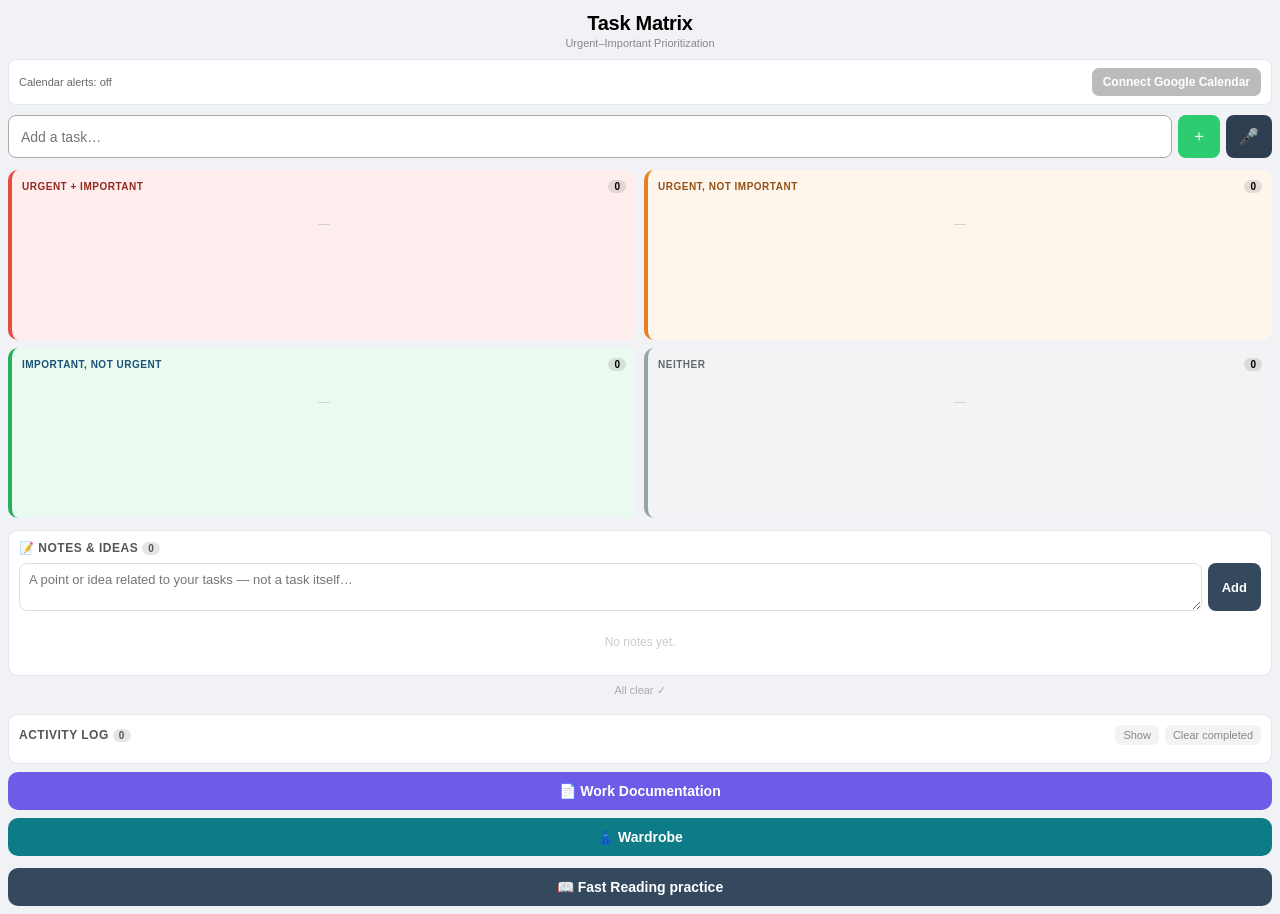
==== index.html @ 46d1be46 "Wardrobe: the features the first pass left out The first port covered the wear log, insights, packin" ====
<!DOCTYPE html>
<html lang="en">
<head>
  <meta charset="UTF-8">
  <meta name="viewport" content="width=device-width, initial-scale=1.0">
  <title>Task Matrix</title>
  <link rel="stylesheet" href="assets/core/core.css">
  <link rel="stylesheet" href="assets/matrix/matrix.css">
  <link rel="stylesheet" href="assets/work-docs/work-docs.css">
  <link rel="stylesheet" href="assets/reading/reading.css">
  <link rel="stylesheet" href="assets/wardrobe/wardrobe.css">
</head>
<body>

<div class="header">
  <h1>Task Matrix</h1>
  <p>Urgent–Important Prioritization</p>
</div>

<!-- Google Calendar connection -->
<div class="gcal-bar">
  <span class="gcal-status" id="gcalStatus">Calendar alerts: off</span>
  <button id="gcalBtn" disabled>Connect Google Calendar</button>
</div>

<div class="input-row">
  <input id="taskInput" type="text" placeholder="Add a task…" autocomplete="off" autocorrect="off">
  <button class="icon-btn btn-add" id="addBtn" title="Add task">＋</button>
  <button class="icon-btn btn-voice" id="voiceBtn" title="Voice input">🎤</button>
</div>

<div class="matrix">
  <div class="quadrant q1" id="qc1">
    <div class="q-header">
      <span class="q-label">Urgent + Important</span>
      <span class="q-count" id="cnt1">0</span>
    </div>
    <div class="task-list" id="q1" data-quad="1"></div>
  </div>
  <div class="quadrant q2" id="qc2">
    <div class="q-header">
      <span class="q-label">Urgent, not important</span>
      <span class="q-count" id="cnt2">0</span>
    </div>
    <div class="task-list" id="q2" data-quad="2"></div>
  </div>
  <div class="quadrant q3" id="qc3">
    <div class="q-header">
      <span class="q-label">Important, not urgent</span>
      <span class="q-count" id="cnt3">0</span>
    </div>
    <div class="task-list" id="q3" data-quad="3"></div>
  </div>
  <div class="quadrant q4" id="qc4">
    <div class="q-header">
      <span class="q-label">Neither</span>
      <span class="q-count" id="cnt4">0</span>
    </div>
    <div class="task-list" id="q4" data-quad="4"></div>
  </div>
</div>

<!-- Notes & Ideas: free-form thoughts related to tasks that aren't tasks themselves -->
<div class="notes-section" id="notesSection">
  <div class="log-head">
    <span class="notes-title">📝 Notes &amp; Ideas<span class="log-count" id="ideaCount">0</span></span>
  </div>
  <div class="idea-input-row">
    <textarea id="ideaInput" rows="2" placeholder="A point or idea related to your tasks — not a task itself…"></textarea>
    <button class="idea-add" id="ideaAdd">Add</button>
  </div>
  <div class="idea-list" id="ideaList"></div>
</div>

<div class="status" id="status"></div>

<!-- Completed-task activity log -->
<div class="log-section" id="logSection">
  <div class="log-head">
    <span class="log-title" id="logToggle">Activity log<span class="log-count" id="logCount">0</span></span>
    <div class="log-head-actions">
      <button class="log-toggle" id="logToggleBtn">Show</button>
      <button class="log-clear" id="logClear">Clear completed</button>
    </div>
  </div>
  <div class="log-list collapsed" id="logList"></div>
</div>

<!-- Work Documentation launcher -->
<button class="docs-launch" id="docsLaunch">📄 Work Documentation</button>

<!-- Wardrobe launcher -->
<button class="w-launch" id="wLaunch">👗 Wardrobe</button>

<!-- Fast-reading launcher -->
<button class="read-launch" id="readLaunch">📖 Fast Reading practice</button>

<div class="modal" id="dlModal">
  <div class="modal-box">
    <h3>Set a deadline? (optional)</h3>
    <label>Date & time</label>
    <input type="datetime-local" id="dlInput">
    <div class="modal-btns">
      <button class="m-set"  id="dlConfirm">Set deadline</button>
      <button class="m-skip" id="dlSkip">Skip</button>
    </div>
  </div>
</div>

<!-- Note / comment editor -->
<div class="modal" id="noteModal">
  <div class="modal-box">
    <h3>Add a comment</h3>
    <label>This is added as a new comment — earlier comments on this task are kept</label>
    <textarea id="noteInput" rows="4"
      style="width:100%;padding:10px;margin-bottom:14px;border:1px solid #ddd;border-radius:8px;font-size:14px;font-family:inherit;line-height:1.4;outline:none;resize:vertical;"></textarea>
    <div class="modal-btns">
      <button class="m-set"  id="noteSave">Add comment</button>
      <button class="m-skip" id="noteCancel">Cancel</button>
    </div>
  </div>
</div>

<!-- Fast Reading (RSVP) modal -->
<div class="modal" id="readModal">
  <div class="modal-box read-box">
    <h3>Fast Reading <button class="read-close" id="readClose">&times;</button></h3>

    <!-- Library (the "custom database" of saved passages) -->
    <label>Your library</label>
    <div class="read-lib-row">
      <select id="readLib"></select>
      <button id="readNew" title="New passage">＋ New</button>
    </div>

    <input class="read-title-input" id="readTitle" type="text" placeholder="Passage title (e.g. Article 1)" autocomplete="off">

    <!-- One box, two modes: an editable textarea while writing/pasting, or the
         same text rendered as tappable words to pick a start point — never both
         at once. -->
    <div class="read-text-wrap">
      <textarea class="read-text" id="readContent" placeholder="Paste or type the text you want to speed-read here…"></textarea>
      <div class="rsvp-jump-text" id="rsvpJumpText"></div>
    </div>
    <div class="read-text-hint">
      <span id="readTextHintLabel">Tap a word to start reading from there</span>
      <button class="read-edit-toggle" id="readEditToggle">✏️ Edit text</button>
    </div>

    <div class="read-save-row">
      <button class="read-save" id="readSave">Save passage</button>
      <button class="read-del"  id="readDelete">Delete</button>
    </div>

    <!-- The fixed-point reader -->
    <div class="rsvp-stage">
      <span class="rsvp-guide top"></span>
      <span class="rsvp-guide bot"></span>
      <div class="rsvp-word" id="rsvpWord"><span class="rsvp-idle">Press play to begin</span></div>
    </div>
    <div class="rsvp-progress"><div class="rsvp-bar" id="rsvpBar"></div></div>
    <div class="rsvp-meta"><span id="rsvpPos">0 / 0 words</span><span id="rsvpEta"></span></div>

    <div class="rsvp-speed">
      <label>Speed <span id="rsvpWpmLabel">300 WPM</span></label>
      <input type="range" id="rsvpWpm" min="100" max="800" step="25" value="300">
      <div class="rsvp-presets" id="rsvpPresets">
        <button data-wpm="200">200</button>
        <button data-wpm="300">300</button>
        <button data-wpm="400">400</button>
        <button data-wpm="500">500</button>
        <button data-wpm="600">600</button>
      </div>
    </div>

    <div class="rsvp-controls">
      <button id="rsvpPrev" title="Back 10 words">⏮</button>
      <button class="play" id="rsvpPlay">▶ Play</button>
      <button id="rsvpNext" title="Forward 10 words">⏭</button>
      <button id="rsvpReset" title="Restart">⟳</button>
    </div>
  </div>
</div>

<div class="modal" id="docsModal">
  <div class="modal-box docs-box">
    <h3>📄 Work Documentation <button class="read-close" id="docsClose">&times;</button></h3>

    <div class="docs-modes">
      <button id="docsModeWrite" class="on">✍️ Write</button>
      <button id="docsModeVoice">🎙️ Voice note</button>
      <button id="docsModeCompile">📚 Compile</button>
    </div>

    <label class="docs-label" for="docsTitle">Title</label>
    <input class="docs-input" id="docsTitle" type="text" autocomplete="off"
           placeholder="e.g. Client call — API rollout">

    <!-- Write it yourself -->
    <div class="docs-pane on" id="docsPaneWrite">
      <label class="docs-label" for="docsBody">Notes</label>
      <textarea class="docs-input" id="docsBody"
                placeholder="Write your documentation here. Markdown works: # headings, - bullets, **bold**."></textarea>
    </div>

    <!-- Upload a recording and let Gemini do the first draft -->
    <div class="docs-pane" id="docsPaneVoice">
      <label class="docs-drop" id="docsDrop">
        <input type="file" id="docsAudio" accept="audio/*" multiple>
        <span id="docsDropText">Tap to choose recordings — or drop them here</span>
      </label>
      <div id="docsFileList"></div>

      <label class="docs-label" for="docsQuestions">Anything specific to capture? (optional)</label>
      <textarea class="docs-input docs-ask" id="docsQuestions"
                placeholder="One question per line — e.g. What did I promise the client?&#10;Any blockers I mentioned?"></textarea>

      <div class="docs-row">
        <button class="docs-run" id="docsTranscribe" disabled>Transcribe &amp; write notes</button>
        <button class="docs-ask-btn" id="docsAsk">Ask</button>
      </div>
      <div class="docs-bar" id="docsBar"><i id="docsBarFill"></i></div>

      <label class="docs-label" for="docsNotes">Notes from the recording</label>
      <textarea class="docs-input" id="docsNotes"
                placeholder="Gemini's notes land here — edit them freely before saving."></textarea>

      <label class="docs-label" for="docsTranscript">Full transcript</label>
      <textarea class="docs-input docs-transcript" id="docsTranscript"
                placeholder="The verbatim transcript lands here, and is appended to the Doc."></textarea>
    </div>

    <!-- Compile a date range of saved entries into one review -->
    <div class="docs-pane" id="docsPaneCompile">
      <div class="docs-hint">
        Gathers the notes from every entry you have saved in the range into a single
        review. It works only from what is already in your logs — nothing is invented,
        and nothing is dressed up.
      </div>
      <div class="docs-range">
        <div>
          <label class="docs-label" for="docsFrom">From</label>
          <input class="docs-input" id="docsFrom" type="date">
        </div>
        <div>
          <label class="docs-label" for="docsTo">To</label>
          <input class="docs-input" id="docsTo" type="date">
        </div>
      </div>
      <div class="docs-row">
        <button class="docs-run" id="docsCompile">Compile the range</button>
      </div>
      <label class="docs-label" for="docsReview">Review</label>
      <textarea class="docs-input" id="docsReview"
                placeholder="The consolidated review lands here — read and edit it before saving."></textarea>
      <div class="docs-row">
        <button class="docs-save" id="docsSaveReview">Save review to Drive</button>
      </div>
      <label class="docs-label">Monthly work logs</label>
      <div id="docsRollups"></div>
    </div>

    <div class="docs-status" id="docsStatus"></div>
    <div class="docs-row" id="docsSaveRow">
      <button class="docs-save" id="docsSave">Save to Drive</button>
    </div>

    <label class="docs-label">Gemini API key — for voice notes only</label>
    <div class="docs-key-row">
      <input id="docsKey" type="password" autocomplete="off" placeholder="Paste your Gemini API key">
      <button id="docsKeyShow" title="Show or hide the key">👁</button>
      <button id="docsKeyTest">Test</button>
      <button id="docsKeyClear">Clear</button>
    </div>
    <div class="docs-keystate" id="docsKeyState"></div>
    <div class="docs-hint">
      Saved in this browser as you type — you should only ever have to paste it once.
      Get one at aistudio.google.com/apikey. It never goes into the repo, and is sent
      nowhere except Google's Gemini API.
    </div>

    <div class="docs-recent">
      <label class="docs-label">Saved documents</label>
      <div id="docsList"></div>
    </div>
  </div>
</div>


<div class="modal" id="wModal">
  <div class="modal-box w-box">
    <h3>👗 Wardrobe <button class="read-close" id="wClose">&times;</button></h3>

    <div class="w-tabs">
      <button id="wTab-items" class="on">Items</button>
      <button id="wTab-plan">Plan</button>
      <button id="wTab-insights">Insights</button>
      <button id="wTab-style">Style</button>
    </div>

    <div class="w-status" id="wStatus"></div>

    <!-- Items -->
    <div class="w-pane on" id="wPane-items">
      <div class="w-bar">
        <button id="wAdd">＋ Add item</button>
        <span class="w-meta grow"><b id="wItemCount">0</b> items</span>
        <button class="ghost" id="wExport" title="Download a JSON backup">JSON</button>
        <button class="ghost" id="wExportCsv" title="Download a spreadsheet">CSV</button>
        <label class="ghost" style="padding:9px 12px;border-radius:8px;font-size:13px;cursor:pointer">
          Import<input type="file" id="wImport" accept="application/json,.json" style="display:none">
        </label>
      </div>

      <input class="w-input" type="search" id="wSearch" style="margin-bottom:10px"
             placeholder="Search name, brand, colour, notes…">

      <div class="w-form" id="wForm">
        <h4 id="wFormTitle">New item</h4>
        <div class="w-grid">
          <div><label class="w-label">Name</label>
               <input class="w-input" type="text" name="name" placeholder="Navy linen shirt"></div>
          <div><label class="w-label">Category</label>
               <select class="w-input" name="category">
                 <option>top</option><option>bottom</option><option>dress</option>
                 <option>outerwear</option><option>footwear</option><option>accessory</option>
                 <option>jewellery</option><option>bag</option><option>activewear</option>
                 <option>traditional</option>
               </select></div>
          <div><label class="w-label">Colour</label>
               <input class="w-input" type="text" name="colour" placeholder="navy"></div>
          <div><label class="w-label">Brand</label>
               <input class="w-input" type="text" name="brand"></div>
          <div><label class="w-label">Material</label>
               <input class="w-input" type="text" name="material" placeholder="linen"></div>
          <div><label class="w-label">Subcategory</label>
               <input class="w-input" type="text" name="subcategory" placeholder="polo"></div>
          <div><label class="w-label">Size</label>
               <input class="w-input" type="text" name="size" placeholder="M"></div>
          <div><label class="w-label">Pattern</label>
               <input class="w-input" type="text" name="pattern" placeholder="solid"></div>
          <div><label class="w-label">Care</label>
               <input class="w-input" type="text" name="care" placeholder="machine wash cold"></div>
          <div><label class="w-label">Status note</label>
               <input class="w-input" type="text" name="statusNote" placeholder="lent to Rahul"></div>
          <div><label class="w-label">Formality</label>
               <select class="w-input" name="formality">
                 <option>loungewear</option><option selected>casual</option>
                 <option>smart-casual</option><option>business</option><option>formal</option>
               </select></div>
          <div><label class="w-label">Status</label>
               <select class="w-input" name="status">
                 <option>available</option><option>laundry</option><option>lent</option>
                 <option>repair</option><option>stored</option>
               </select></div>
          <div><label class="w-label">Price (INR)</label>
               <input class="w-input" type="number" name="price" min="0" step="1"></div>
          <div><label class="w-label">Bought on</label>
               <input class="w-input" type="date" name="purchaseDate"></div>
          <div><label class="w-label">Notes</label>
               <input class="w-input" type="text" name="notes"></div>
        </div>

        <label class="w-label">Seasons</label>
        <div class="w-seasons">
          <label><input type="checkbox" name="season" value="summer">summer</label>
          <label><input type="checkbox" name="season" value="monsoon">monsoon</label>
          <label><input type="checkbox" name="season" value="winter">winter</label>
          <label><input type="checkbox" name="season" value="all-season" checked>all-season</label>
        </div>

        <div class="w-seasons">
          <label><input type="checkbox" name="retired">retired (keep the record, drop it from counts)</label>
        </div>

        <div id="wHistory"></div>

        <div class="w-form-btns">
          <button class="w-save" id="wItemSave">Save</button>
          <button class="w-cancel" id="wItemCancel">Cancel</button>
          <button class="w-del" id="wItemDelete">Delete</button>
        </div>
      </div>

      <div id="wItemList"></div>
    </div>

    <!-- Insights -->
    <div class="w-pane" id="wPane-insights">
      <div class="w-tiles" id="wStatTiles"></div>

      <div class="w-section">
        <label class="w-label">Best value — lowest cost per wear</label>
        <div id="wBestValue"></div>
      </div>
      <div class="w-section">
        <label class="w-label">Worst value — highest cost per wear</label>
        <div id="wWorstValue"></div>
      </div>

      <div class="w-section">
        <label class="w-label">Gaps and excesses</label>
        <select class="w-input" id="wGapSeason" style="margin-bottom:8px">
          <option value="">All seasons</option>
          <option value="summer">summer</option>
          <option value="monsoon">monsoon</option>
          <option value="winter">winter</option>
        </select>
        <div id="wGaps"></div>
      </div>

      <div class="w-section">
        <label class="w-label">Near-duplicate purchases</label>
        <div id="wDupes"></div>
      </div>
    </div>

    <!-- Plan -->
    <div class="w-pane" id="wPane-plan">
      <div class="w-section">
        <label class="w-label">Pick one outfit for me</label>
        <div class="w-grid">
          <div><select class="w-input" id="wSugFormality">
                 <option value="loungewear">loungewear</option>
                 <option value="casual" selected>casual</option>
                 <option value="smart-casual">smart-casual</option>
                 <option value="business">business</option>
                 <option value="formal">formal</option>
               </select></div>
          <div><input class="w-input" type="number" id="wSugTemp" placeholder="temp °C (optional)"></div>
        </div>
        <div class="w-seasons">
          <label><input type="checkbox" id="wSugRain">expecting rain</label>
        </div>
        <div id="wSuggest"></div>
      </div>

      <div class="w-section">
        <label class="w-label">Saved outfits</label>
        <div id="wOutfits"></div>
      </div>

      <div class="w-section">
        <label class="w-label">Outfit combinations</label>
        <div class="w-grid">
          <div><select class="w-input" id="wComboFormality">
                 <option value="">Any formality</option>
                 <option value="loungewear">loungewear</option>
                 <option value="casual">casual</option>
                 <option value="smart-casual">smart-casual</option>
                 <option value="business">business</option>
                 <option value="formal">formal</option>
               </select></div>
          <div><select class="w-input" id="wComboSeason">
                 <option value="">Any season</option>
                 <option value="summer">summer</option>
                 <option value="monsoon">monsoon</option>
                 <option value="winter">winter</option>
               </select></div>
        </div>
        <div id="wCombos"></div>
      </div>

      <div class="w-section">
        <label class="w-label">Packing list</label>
        <div class="w-grid">
          <div><label class="w-label">Days</label>
               <input class="w-input" type="number" id="wPackDays" value="3" min="1" max="60"></div>
          <div><label class="w-label">Temperature °C</label>
               <input class="w-input" type="number" id="wPackTemp" placeholder="optional"></div>
        </div>
        <div class="w-seasons">
          <label><input type="checkbox" id="wPackRain">expecting rain</label>
        </div>
        <div id="wPacking"></div>
      </div>
    </div>

    <!-- Style -->
    <div class="w-pane" id="wPane-style">
      <div class="w-section">
        <label class="w-label">Your style rules <span id="wRuleCount" class="w-meta"></span></label>
        <div id="wRules"></div>
      </div>

      <div class="w-section">
        <label class="w-label">Add a pairing by hand</label>
        <div class="w-grid">
          <div><input class="w-input" type="text" id="wRuleA" placeholder="navy"></div>
          <div><input class="w-input" type="text" id="wRuleB" placeholder="brown"></div>
          <div><select class="w-input" id="wRuleVerdict">
                 <option value="good">works well</option>
                 <option value="avoid">avoid</option>
               </select></div>
          <div><input class="w-input" type="text" id="wRuleText" placeholder="why (optional)"></div>
        </div>
        <div class="w-bar"><button id="wRuleAdd" class="grow">Add rule</button></div>
      </div>

      <div class="w-section">
        <label class="w-label">Learn rules from notes</label>
        <textarea class="w-input" id="wRuleNotes" rows="4"
                  placeholder="Paste style advice — a video transcript, an article, your own notes. Instagram and YouTube need a login, so paste the text or caption rather than a link."></textarea>
        <div class="w-bar">
          <button id="wRuleLearnAI" class="grow">Read with Gemini</button>
          <button class="ghost" id="wRuleLearnOffline">Offline reader</button>
        </div>
        <div class="w-meta">Gemini reads the meaning; the offline reader just pattern-matches
          colour pairs and needs no key. Either way the rules are yours to toggle or delete.</div>
      </div>
    </div>

    <div class="w-note">
      Photos, garment cutout and product rendering stay in the local WardRobe app —
      those need Python on your machine. This panel covers everything that can be
      reasoned about from the garment facts. Use <b>Import</b> with that app's
      <code>/api/export</code> JSON to bring your items and wear history across.
    </div>
  </div>
</div>

<!-- One directory per feature, loaded as plain classic scripts so they share a
     single global scope — that is what keeps the inline onclick handlers in the
     markup above resolving. Order matters: core defines the config, auth, Drive
     and Calendar plumbing the feature scripts call into, and boot runs last,
     once every renderer it calls exists. No build step; edit and reload. -->
<script src="assets/core/core.js"></script>
<script src="assets/matrix/matrix.js"></script>
<script src="assets/reading/reading.js"></script>
<script src="assets/work-docs/work-docs.js"></script>
<script src="assets/wardrobe/wardrobe.js"></script>
<script src="assets/core/boot.js"></script>

<!-- Google Identity Services. initGis() runs once this loads. -->
<script src="https://accounts.google.com/gsi/client" onload="initGis()" async defer></script>

</body>
</html>
---- assets/core/core.css ----
/* Core styles
   Reset, page frame, the Google connection bar, the add-task row, and the
   shared modal shell that every feature's panel is built on.
   Part of Task Matrix. Loaded by index.html; see the load-order note there. */
    * { margin: 0; padding: 0; box-sizing: border-box; }

    body {
      font-family: -apple-system, BlinkMacSystemFont, 'Segoe UI', sans-serif;
      background: #f0f2f5;
      padding: 8px;
      -webkit-tap-highlight-color: transparent;
    }

    .header { text-align: center; margin-bottom: 10px; padding-top: 4px; }
    .header h1 { font-size: 20px; font-weight: 700; letter-spacing: -0.3px; }
    .header p { font-size: 11px; color: #888; margin-top: 2px; }

    /* Google Calendar connection bar */
    .gcal-bar {
      display: flex; align-items: center; justify-content: space-between; gap: 8px;
      background: #fff; border: 1px solid #e3e6ea; border-radius: 8px;
      padding: 8px 10px; margin-bottom: 10px; font-size: 11px;
    }
    .gcal-status { color: #666; flex: 1; min-width: 0; line-height: 1.3; }
    .gcal-status.on { color: #1a7f37; font-weight: 600; }
    .gcal-status.err { color: #c0392b; }
    .gcal-bar button {
      border: none; background: #4285F4; color: #fff; padding: 7px 11px;
      border-radius: 7px; font-size: 12px; font-weight: 600; cursor: pointer; flex-shrink: 0;
    }
    .gcal-bar button:active { opacity: 0.8; }
    .gcal-bar button:disabled { background: #bbb; cursor: default; }

    .input-row { display: flex; gap: 6px; margin-bottom: 12px; }
    .input-row input {
      flex: 1; min-width: 0;
      padding: 11px 12px;
      border: 1px solid #ddd; border-radius: 8px;
      font-size: 14px; background: white; outline: none;
    }
    .input-row input:focus { border-color: #aaa; }
    .icon-btn {
      padding: 11px 13px; border: none; border-radius: 8px;
      font-size: 16px; cursor: pointer; flex-shrink: 0;
    }
    .icon-btn:active { opacity: 0.7; }
    .btn-add   { background: #2ecc71; color: white; }
    .btn-voice { background: #2c3e50; color: white; }
    .btn-voice.on { background: #e74c3c; }

    .modal {
      display: none; position: fixed; inset: 0;
      background: rgba(0,0,0,0.45); z-index: 500;
      align-items: center; justify-content: center;
    }
    .modal.show { display: flex; }
    .modal-box { background: white; border-radius: 14px; padding: 20px; width: 88%; max-width: 340px; }
    .modal-box h3 { font-size: 15px; margin-bottom: 14px; }
    .modal-box label { font-size: 12px; color: #888; display: block; margin-bottom: 4px; }
    .modal-box input {
      width: 100%; padding: 10px; margin-bottom: 14px;
      border: 1px solid #ddd; border-radius: 8px; font-size: 14px; outline: none;
    }
    .modal-box input:focus { border-color: #aaa; }
    .modal-btns { display: flex; gap: 8px; }
    .modal-btns button {
      flex: 1; padding: 10px; border: none; border-radius: 8px;
      font-size: 14px; font-weight: 600; cursor: pointer;
    }
    .m-set  { background: #2ecc71; color: white; }
    .m-skip { background: #ecf0f1; color: #555; font-weight: 400; }
---- assets/matrix/matrix.css ----
/* Four-quadrant chart and key notes
   The Eisenhower matrix itself, its task cards, the Notes & Ideas panel, and
   the completed-task activity log.
   Part of Task Matrix. Loaded by index.html; see the load-order note there. */
    /* Matrix */
    .matrix { display: grid; grid-template-columns: 1fr 1fr; gap: 8px; }

    .quadrant {
      border-radius: 10px; padding: 10px;
      display: flex; flex-direction: column;
      border-left: 4px solid; min-height: 170px;
      transition: transform 0.12s, opacity 0.12s;
    }
    .quadrant.drag-over {
      transform: scale(0.97); opacity: 0.75;
      outline: 2px dashed #aaa; outline-offset: -2px;
    }

    .q-header { display: flex; align-items: center; justify-content: space-between; margin-bottom: 8px; }
    .q-label { font-size: 10px; font-weight: 700; text-transform: uppercase; letter-spacing: 0.5px; }
    .q-count { font-size: 10px; font-weight: 700; padding: 1px 6px; border-radius: 9px; background: rgba(0,0,0,0.1); }

    .q1 { border-color: #e74c3c; background: #fdedec; }
    .q1 .q-label { color: #922b21; }
    .q2 { border-color: #e67e22; background: #fef5ec; }
    .q2 .q-label { color: #935116; }
    .q3 { border-color: #27ae60; background: #eafaf1; }
    .q3 .q-label { color: #1a5276; }
    .q4 { border-color: #95a5a6; background: #f2f3f4; }
    .q4 .q-label { color: #616a6b; }

    /* Task list */
    .task-list { flex: 1; display: flex; flex-direction: column; gap: 6px; }
    .empty-msg { color: #ccc; font-size: 12px; text-align: center; padding: 16px 0; }

    /* Task card */
    .task {
      position: relative;
      background: white; border-radius: 6px; padding: 8px;
      font-size: 13px; border: 1px solid rgba(0,0,0,0.06);
      box-shadow: 0 1px 2px rgba(0,0,0,0.04);
      user-select: none; touch-action: manipulation;
    }
    .task.dragging { opacity: 0.35; }
    .task.done .task-text { text-decoration: line-through; color: #aaa; }

    /* Braille-style drag handle */
    .task-handle {
      color: #ccc; font-size: 12px; cursor: grab;
      display: block; margin-bottom: 3px; letter-spacing: 1px;
    }

    .task-text { line-height: 1.4; margin-bottom: 5px; word-break: break-word; }

    .task-badge {
      display: inline-block; font-size: 10px; font-weight: 600;
      padding: 2px 6px; border-radius: 4px; margin-bottom: 5px; margin-right: 4px;
    }
    .overdue { background: #e74c3c; color: white; }
    .soon    { background: #f39c12; color: white; }
    .later   { background: #3498db; color: white; }
    .alarm   { background: #6c5ce7; color: white; }

    .task-actions { display: flex; gap: 4px; }
    .task-btn {
      flex: 1; padding: 4px; font-size: 12px;
      border: 1px solid #eee; border-radius: 4px;
      background: #fafafa; cursor: pointer;
    }
    .task-btn:hover, .task-btn:active { background: #efefef; }
    .task-btn.green { color: #27ae60; border-color: #a9dfbf; }
    .task-btn.red   { color: #e74c3c; }
    .task-btn.dots  { flex: 0 0 36px; font-weight: 700; letter-spacing: 1px; }

    /* Per-task notes / comments (a task can have several) */
    .task-notes { display: flex; flex-direction: column; gap: 4px; margin-bottom: 5px; }
    .task-note {
      font-size: 12px; color: #555; background: #f6f7f9;
      border: 1px solid #ececf0; border-radius: 5px;
      padding: 5px 8px;
      display: flex; align-items: flex-start; gap: 6px;
    }
    .task-note .note-text { flex: 1; white-space: pre-wrap; word-break: break-word; }
    .task-note .note-del {
      border: none; background: none; color: #bbb; font-size: 12px;
      cursor: pointer; line-height: 1; padding: 1px 2px; flex-shrink: 0;
    }
    .task-note .note-del:hover, .task-note .note-del:active { color: #e74c3c; }

    /* 3-dot task menu (pops up above the action row) */
    .task-menu {
      position: absolute; right: 6px; bottom: 40px; z-index: 60;
      min-width: 150px; background: #fff;
      border: 1px solid #e3e6ea; border-radius: 9px;
      box-shadow: 0 10px 28px rgba(0,0,0,0.18);
      overflow: hidden; display: none;
    }
    .task-menu.open { display: block; }
    .task-menu button {
      display: block; width: 100%; text-align: left;
      border: none; background: #fff; color: #333;
      padding: 10px 12px; font-size: 13px; cursor: pointer;
    }
    .task-menu button:hover, .task-menu button:active { background: #f2f3f5; }

    /* Edit mode */
    .task-edit {
      width: 100%; padding: 5px; border: 1.5px solid #3498db; border-radius: 4px;
      font-size: 13px; font-family: inherit; resize: none; outline: none;
      margin-bottom: 5px; line-height: 1.4;
    }

    /* Touch drag ghost */
    .drag-ghost {
      position: fixed; pointer-events: none; z-index: 9999;
      background: white; padding: 8px 10px; border-radius: 8px;
      font-size: 13px; line-height: 1.4; max-width: 150px;
      box-shadow: 0 10px 30px rgba(0,0,0,0.2);
      transform: translateX(-50%) rotate(2deg);
      opacity: 0.92; word-break: break-word;
    }

    /* Status */
    .status { font-size: 11px; color: #aaa; text-align: center; margin-top: 8px; min-height: 18px; }

    /* Modal */
    /* ── Notes & Ideas (free-form, not tasks) ─────────────────────── */
    .notes-section {
      background: #fff; border: 1px solid #e3e6ea; border-radius: 10px;
      padding: 10px; margin-top: 12px;
    }
    .notes-title { font-size: 12px; font-weight: 700; text-transform: uppercase; letter-spacing: 0.5px; color: #555; }
    .notes-title .log-count { background: rgba(0,0,0,0.1); border-radius: 9px; padding: 1px 6px; margin-left: 4px; font-size: 10px; }
    .idea-input-row { display: flex; gap: 6px; margin: 8px 0; }
    .idea-input-row textarea {
      flex: 1; min-width: 0; padding: 8px 9px; border: 1px solid #ddd; border-radius: 8px;
      font-size: 13px; font-family: inherit; resize: vertical; outline: none;
    }
    .idea-input-row textarea:focus { border-color: #aaa; }
    .idea-add { border: none; border-radius: 8px; padding: 0 14px; font-size: 13px; font-weight: 600; cursor: pointer; background: #34495e; color: #fff; }
    .idea-add:active { opacity: 0.8; }
    .idea-list { display: flex; flex-direction: column; gap: 6px; max-height: 260px; overflow-y: auto; }
    .idea-item { border: 1px solid #eee; border-radius: 8px; padding: 7px 9px; background: #fafbfc; }
    .idea-text { font-size: 13px; color: #444; white-space: pre-wrap; word-break: break-word; margin-bottom: 4px; }
    .idea-bottom { display: flex; align-items: center; justify-content: space-between; }
    .idea-when { font-size: 10px; color: #aaa; }
    .idea-del { border: none; background: none; color: #bbb; font-size: 12px; cursor: pointer; padding: 1px 2px; }
    .idea-del:hover, .idea-del:active { color: #e74c3c; }

    /* ── Completed-task log ───────────────────────────────────────── */
    .log-section {
      background: #fff; border: 1px solid #e3e6ea; border-radius: 10px;
      padding: 10px; margin-top: 12px;
    }
    .log-head {
      display: flex; align-items: center; justify-content: space-between;
      margin-bottom: 8px;
    }
    .log-title { font-size: 12px; font-weight: 700; text-transform: uppercase; letter-spacing: 0.5px; color: #555; cursor: pointer; }
    .log-title .log-count { background: rgba(0,0,0,0.1); border-radius: 9px; padding: 1px 6px; margin-left: 4px; font-size: 10px; }
    .log-head-actions { display: flex; gap: 6px; }
    .log-toggle, .log-clear { border: none; background: #f2f3f4; color: #888; font-size: 11px; padding: 4px 8px; border-radius: 6px; cursor: pointer; }
    .log-toggle:active, .log-clear:active { opacity: 0.7; }
    .log-list { display: flex; flex-direction: column; gap: 6px; max-height: 260px; overflow-y: auto; }
    .log-list.collapsed { display: none; }
    .log-item { border: 1px solid #eee; border-radius: 8px; padding: 7px 9px; background: #fafbfc; }
    .log-top { display: flex; align-items: center; gap: 6px; margin-bottom: 3px; }
    .log-when { font-size: 10px; color: #aaa; margin-left: auto; }
    .log-text { font-size: 13px; color: #444; word-break: break-word; }
    .log-detail { font-size: 11px; color: #777; margin-top: 3px; line-height: 1.35; }
    .log-badge { font-size: 10px; font-weight: 700; padding: 2px 7px; border-radius: 4px; color: #fff; }
    .log-badge.done   { background: #16a085; }
    .log-badge.ontime { background: #27ae60; }
    .log-badge.late   { background: #e74c3c; }
    .log-reopen { background: none; border: none; color: #3498db; font-size: 11px; cursor: pointer; padding: 2px 0; margin-top: 4px; }
---- assets/work-docs/work-docs.css ----
/* Work Documentation
   The panel for written notes and Gemini-transcribed voice recordings.
   Part of Task Matrix. Loaded by index.html; see the load-order note there. */
    /* ── Work Documentation ───────────────────────────────────────── */
    .docs-launch {
      width: 100%; margin-top: 8px; padding: 11px;
      border: none; border-radius: 10px; background: #6c5ce7; color: #fff;
      font-size: 14px; font-weight: 600; cursor: pointer;
    }
    .docs-launch:active { opacity: 0.85; }

    .docs-box { max-width: 520px; width: 92%; max-height: 92vh; overflow-y: auto; }
    .docs-box h3 { display: flex; align-items: center; justify-content: space-between; }

    .docs-modes { display: flex; gap: 6px; margin-bottom: 12px; }
    .docs-modes button {
      flex: 1; padding: 9px; border: 1px solid #ddd; background: #fff; color: #666;
      border-radius: 8px; font-size: 13px; font-weight: 600; cursor: pointer;
    }
    .docs-modes button.on { background: #6c5ce7; border-color: #6c5ce7; color: #fff; }
    .docs-pane { display: none; }
    .docs-pane.on { display: block; }

    .docs-label {
      font-size: 10.5px; color: #999; display: block; margin-bottom: 4px;
      font-weight: 700; text-transform: uppercase; letter-spacing: 0.4px;
    }
    .docs-input {
      width: 100%; padding: 9px; border: 1px solid #ddd; border-radius: 8px;
      font-size: 13px; margin-bottom: 10px; outline: none; font-family: inherit;
    }
    .docs-input:focus { border-color: #aaa; }
    textarea.docs-input { min-height: 130px; line-height: 1.45; resize: vertical; }
    textarea.docs-transcript { min-height: 80px; color: #555; }
    textarea.docs-ask { min-height: 54px; }
    .docs-ask-btn { flex: 0 0 auto; background: #ecf0f1; color: #444; padding: 10px 18px; }

    .docs-drop {
      display: block; border: 1px dashed #c7ccd1; border-radius: 10px;
      padding: 18px 12px; text-align: center; font-size: 12px; color: #777;
      cursor: pointer; margin-bottom: 10px; background: #fafbfc; line-height: 1.4;
    }
    .docs-drop.has { border-color: #6c5ce7; color: #4b3fc4; background: #f3f1ff; font-weight: 600; }
    .docs-drop.over { border-color: #6c5ce7; background: #efecff; }
    .docs-drop input { display: none; }

    .docs-files { margin-bottom: 10px; }
    .docs-file {
      display: flex; align-items: center; gap: 8px; font-size: 11.5px;
      padding: 5px 8px; border: 1px solid #eceef1; border-radius: 7px;
      margin-bottom: 4px; background: #fafbfc;
    }
    .docs-file b { font-weight: 600; flex: 1; min-width: 0; overflow: hidden;
                   text-overflow: ellipsis; white-space: nowrap; color: #444; }
    .docs-file i { font-style: normal; color: #aaa; flex-shrink: 0; font-size: 10.5px; }
    .docs-file button {
      border: none; background: none; color: #bbb; cursor: pointer;
      font-size: 13px; padding: 0 2px; flex-shrink: 0;
    }
    .docs-file button:hover { color: #e74c3c; }
    .docs-file.done b { color: #1a7f37; }

    .docs-row { display: flex; gap: 6px; margin-bottom: 10px; }
    .docs-row button {
      flex: 1; border: none; border-radius: 8px; padding: 10px;
      font-size: 13px; font-weight: 600; cursor: pointer;
    }
    .docs-run  { background: #6c5ce7; color: #fff; }
    .docs-save { background: #2ecc71; color: #fff; }
    .docs-row button:disabled { background: #c9ccd1; cursor: default; }

    .docs-status { font-size: 11px; color: #666; min-height: 15px; margin-bottom: 8px; line-height: 1.4; }
    .docs-status.on  { color: #1a7f37; font-weight: 600; }
    .docs-status.err { color: #c0392b; }

    .docs-bar {
      height: 4px; background: #eceef1; border-radius: 3px;
      overflow: hidden; margin-bottom: 10px; display: none;
    }
    .docs-bar.on { display: block; }
    .docs-bar i { display: block; height: 100%; width: 0; background: #6c5ce7; transition: width 0.25s; }

    .docs-key-row { display: flex; gap: 6px; align-items: center; margin-bottom: 8px; }
    .docs-key-row input {
      flex: 1; min-width: 0; padding: 8px; border: 1px solid #ddd;
      border-radius: 8px; font-size: 12px; outline: none;
    }
    .docs-key-row button {
      border: none; border-radius: 8px; padding: 8px 11px;
      font-size: 12px; cursor: pointer; background: #ecf0f1; color: #444;
    }
    .docs-keystate { font-size: 10.5px; font-weight: 700; color: #c0392b; margin-bottom: 6px; }
    .docs-keystate.ok { color: #1a7f37; }
    .docs-hint { font-size: 10.5px; color: #aaa; line-height: 1.45; margin-bottom: 12px; }

    .docs-range { display: flex; gap: 8px; }
    .docs-range > div { flex: 1; min-width: 0; }
    .docs-rollups { margin-bottom: 10px; }

    .docs-recent { border-top: 1px solid #eee; padding-top: 10px; }
    .docs-entry {
      display: flex; align-items: baseline; gap: 8px;
      padding: 7px 0; border-bottom: 1px solid #f4f4f4; font-size: 12px;
    }
    .docs-entry:last-child { border-bottom: none; }
    .docs-entry a {
      color: #3498db; text-decoration: none; font-weight: 600;
      flex: 1; min-width: 0; overflow: hidden; text-overflow: ellipsis; white-space: nowrap;
    }
    .docs-entry span { color: #b0b0b0; font-size: 10.5px; flex-shrink: 0; }
---- assets/reading/reading.css ----
/* Reading practice
   The RSVP speed-reading trainer and its launcher.
   Part of Task Matrix. Loaded by index.html; see the load-order note there. */
    /* ── Fast-reading launcher ────────────────────────────────────── */
    .read-launch {
      width: 100%; margin-top: 12px; padding: 11px;
      border: none; border-radius: 10px; background: #34495e; color: #fff;
      font-size: 14px; font-weight: 600; cursor: pointer;
    }
    .read-launch:active { opacity: 0.85; }

    /* ── Fast-reading (RSVP) modal ────────────────────────────────── */
    .read-box { max-width: 460px; width: 92%; max-height: 92vh; overflow-y: auto; }
    .read-box h3 { display: flex; align-items: center; justify-content: space-between; }
    .read-close { background: none; border: none; font-size: 20px; cursor: pointer; color: #999; line-height: 1; }
    .read-lib-row { display: flex; gap: 6px; margin-bottom: 8px; }
    .read-lib-row select { flex: 1; min-width: 0; padding: 8px; border: 1px solid #ddd; border-radius: 8px; font-size: 13px; }
    .read-lib-row button { border: none; border-radius: 8px; padding: 8px 10px; font-size: 13px; cursor: pointer; background: #ecf0f1; color: #444; }
    .read-title-input { width: 100%; padding: 9px; border: 1px solid #ddd; border-radius: 8px; font-size: 13px; margin-bottom: 6px; }
    .read-text { width: 100%; min-height: 90px; padding: 9px; border: 1px solid #ddd; border-radius: 8px; font-size: 13px; font-family: inherit; line-height: 1.4; resize: vertical; margin-bottom: 6px; }
    .read-save-row { display: flex; gap: 6px; margin-bottom: 12px; }
    .read-save-row button { flex: 1; border: none; border-radius: 8px; padding: 9px; font-size: 13px; font-weight: 600; cursor: pointer; }
    .read-save  { background: #2ecc71; color: #fff; }
    .read-del   { background: #f8d7da; color: #c0392b; }

    /* The fixed-point word display */
    .rsvp-stage {
      background: #1c2530; border-radius: 12px; padding: 26px 10px; margin-bottom: 6px;
      position: relative; overflow: hidden;
    }
    .rsvp-guide { position: absolute; left: 50%; width: 1px; background: rgba(255,255,255,0.18); }
    .rsvp-guide.top { top: 6px; height: 16px; }
    .rsvp-guide.bot { bottom: 6px; height: 16px; }
    .rsvp-word {
      display: flex; align-items: baseline; justify-content: center;
      font-size: 30px; font-weight: 600; color: #f5f6fa;
      font-family: 'Segoe UI', system-ui, sans-serif; letter-spacing: 0.5px;
      min-height: 40px;
    }
    .rsvp-word .l { flex: 1; text-align: right; white-space: pre; }
    .rsvp-word .r { flex: 1; text-align: left;  white-space: pre; }
    .rsvp-word .p { color: #ff5252; padding: 0 1px; }
    .rsvp-idle { color: #7f8c9b; font-size: 15px; font-weight: 400; }

    .rsvp-progress { height: 5px; background: #e6e9ec; border-radius: 3px; overflow: hidden; margin-bottom: 4px; }
    .rsvp-bar { height: 100%; width: 0%; background: #3498db; transition: width 0.08s linear; }
    .rsvp-meta { display: flex; justify-content: space-between; font-size: 11px; color: #999; margin-bottom: 10px; }

    /* One box, two modes: the editable textarea and the tappable rendering
       occupy the same slot and are never both visible at once. */
    .read-text-wrap { position: relative; margin-bottom: 4px; }
    .rsvp-jump-text {
      min-height: 90px; max-height: 220px; overflow-y: auto; font-size: 13px; line-height: 1.8;
      padding: 9px; border: 1px solid #ddd; border-radius: 8px; background: #fafbfc;
    }
    .rsvp-jump-text .w { cursor: pointer; padding: 1px 3px; border-radius: 3px; }
    .rsvp-jump-text .w:hover { background: #eaf1fb; }
    .rsvp-jump-text .w.current { background: #3498db; color: #fff; }
    .hidden { display: none !important; }

    .read-text-hint {
      display: flex; align-items: center; justify-content: space-between;
      font-size: 11px; color: #999; margin-bottom: 8px;
    }
    .read-edit-toggle {
      border: none; background: none; color: #3498db; font-size: 12px;
      font-weight: 600; cursor: pointer; padding: 2px 0;
    }

    .rsvp-speed { margin-bottom: 8px; }
    .rsvp-speed label { font-size: 12px; color: #666; display: flex; justify-content: space-between; margin-bottom: 4px; }
    .rsvp-speed input[type=range] { width: 100%; }
    .rsvp-presets { display: flex; gap: 5px; margin-top: 6px; }
    .rsvp-presets button { flex: 1; border: 1px solid #ddd; background: #fff; border-radius: 6px; padding: 5px; font-size: 11px; cursor: pointer; color: #555; }
    .rsvp-presets button.active { background: #3498db; color: #fff; border-color: #3498db; }

    .rsvp-controls { display: flex; gap: 6px; }
    .rsvp-controls button { flex: 1; border: none; border-radius: 8px; padding: 11px; font-size: 16px; cursor: pointer; background: #ecf0f1; color: #333; }
    .rsvp-controls button.play { background: #2ecc71; color: #fff; flex: 2; }
    .rsvp-controls button:active { opacity: 0.8; }

    @media (max-width: 440px) {
      .matrix { grid-template-columns: 1fr; }
      .quadrant { min-height: 120px; }
    }
---- assets/wardrobe/wardrobe.css ----
/* Wardrobe
   The wear log, insights and planning panel. Photo import and garment cutout
   stay in the local Python app; nothing here shows an image. */

    .w-launch {
      width: 100%; margin-top: 8px; padding: 11px;
      border: none; border-radius: 10px; background: #0e7c86; color: #fff;
      font-size: 14px; font-weight: 600; cursor: pointer;
    }
    .w-launch:active { opacity: 0.85; }

    .w-box { max-width: 560px; width: 94%; max-height: 92vh; overflow-y: auto; }
    .w-box h3 { display: flex; align-items: center; justify-content: space-between; }

    .w-tabs { display: flex; gap: 6px; margin-bottom: 12px; }
    .w-tabs button {
      flex: 1; padding: 9px; border: 1px solid #ddd; background: #fff; color: #666;
      border-radius: 8px; font-size: 13px; font-weight: 600; cursor: pointer;
    }
    .w-tabs button.on { background: #0e7c86; border-color: #0e7c86; color: #fff; }
    .w-pane { display: none; }
    .w-pane.on { display: block; }

    .w-label {
      font-size: 10.5px; color: #999; display: block; margin-bottom: 4px;
      font-weight: 700; text-transform: uppercase; letter-spacing: 0.4px;
    }
    .w-input, .w-box select, .w-box input[type=text], .w-box input[type=number],
    .w-box input[type=date], .w-box textarea {
      width: 100%; padding: 8px; border: 1px solid #ddd; border-radius: 8px;
      font-size: 13px; outline: none; font-family: inherit; background: #fff;
    }
    .w-input:focus { border-color: #aaa; }

    .w-bar { display: flex; gap: 6px; align-items: center; margin-bottom: 10px; }
    .w-bar button {
      border: none; border-radius: 8px; padding: 9px 12px; font-size: 13px;
      font-weight: 600; cursor: pointer; background: #0e7c86; color: #fff; flex-shrink: 0;
    }
    .w-bar .ghost { background: #ecf0f1; color: #444; font-weight: 500; }
    .w-bar .grow { flex: 1; min-width: 0; }

    /* Item rows */
    .w-item {
      display: flex; align-items: center; gap: 8px; padding: 8px 0;
      border-bottom: 1px solid #f1f3f4;
    }
    .w-item.muted { opacity: 0.55; }
    .w-item:last-child { border-bottom: none; }
    .w-item-main { flex: 1; min-width: 0; display: flex; flex-direction: column; gap: 1px; }
    .w-item-main b { font-size: 13px; font-weight: 600; color: #333; }
    .w-meta { font-size: 10.5px; color: #999; display: block; line-height: 1.4; }
    .w-item-btns { display: flex; gap: 2px; flex-shrink: 0; }
    .w-item-btns button {
      border: none; background: none; cursor: pointer; font-size: 14px;
      padding: 4px 5px; color: #999; border-radius: 6px;
    }
    .w-item-btns button:hover { background: #f1f3f4; color: #333; }

    /* Item form */
    .w-form { display: none; border: 1px solid #e3e6ea; border-radius: 10px;
              padding: 12px; margin-bottom: 12px; background: #fbfcfd; }
    .w-form.on { display: block; }
    .w-form h4 { font-size: 13px; margin-bottom: 10px; color: #444; }
    .w-grid { display: grid; grid-template-columns: 1fr 1fr; gap: 8px; margin-bottom: 8px; }
    .w-grid > div { min-width: 0; }
    .w-seasons { display: flex; flex-wrap: wrap; gap: 10px; margin: 6px 0 10px; }
    .w-seasons label { font-size: 11.5px; color: #555; display: flex; align-items: center; gap: 4px; }
    .w-seasons input { width: auto; }
    .w-form-btns { display: flex; gap: 6px; }
    .w-form-btns button {
      flex: 1; border: none; border-radius: 8px; padding: 9px; font-size: 13px;
      font-weight: 600; cursor: pointer;
    }
    .w-save { background: #2ecc71; color: #fff; }
    .w-cancel { background: #ecf0f1; color: #555; font-weight: 400; }
    .w-del { background: #f8d7da; color: #c0392b; }

    /* Insights */
    .w-tiles { display: grid; grid-template-columns: repeat(auto-fit, minmax(96px, 1fr)); gap: 6px; margin-bottom: 14px; }
    .w-tile { background: #f7f9fa; border: 1px solid #eceef1; border-radius: 9px; padding: 9px 8px; text-align: center; }
    .w-tile b { display: block; font-size: 15px; color: #0e7c86; font-weight: 700; }
    .w-tile span { display: block; font-size: 9.5px; color: #999; margin-top: 2px; line-height: 1.3; }

    .w-row { display: flex; justify-content: space-between; align-items: baseline;
             gap: 8px; font-size: 12px; padding: 5px 0; border-bottom: 1px solid #f4f4f4; }
    .w-row:last-child { border-bottom: none; }
    .w-row span { flex: 1; min-width: 0; overflow: hidden; text-overflow: ellipsis; white-space: nowrap; color: #444; }
    .w-row b { flex-shrink: 0; font-size: 11.5px; color: #666; }
    .w-row.good b { color: #1a7f37; }
    .w-row.bad  b { color: #c0392b; }

    .w-finding {
      font-size: 11.5px; line-height: 1.45; padding: 7px 9px; border-radius: 7px;
      margin-bottom: 5px; border-left: 3px solid #ccc; background: #fafbfc; color: #555;
    }
    .w-finding.gap      { border-left-color: #e67e22; }
    .w-finding.excess   { border-left-color: #9b59b6; }
    .w-finding.monotony { border-left-color: #3498db; }
    .w-finding.dup      { border-left-color: #c0392b; }

    .w-section { margin-bottom: 16px; }

    /* Outfit combinations */
    .w-combo {
      border: 1px solid #eceef1; border-radius: 10px; padding: 10px;
      margin-bottom: 8px; background: #fbfcfd;
    }
    .w-combo-head { display: flex; align-items: baseline; gap: 8px; margin-bottom: 3px; }
    .w-combo-head b { flex: 1; min-width: 0; font-size: 12.5px; color: #333; }
    .w-score {
      flex-shrink: 0; font-size: 11px; font-weight: 700; color: #0e7c86;
      background: #e6f3f4; border-radius: 10px; padding: 2px 8px;
    }
    .w-why { font-size: 11px; color: #777; line-height: 1.45; margin-top: 5px; }
    .w-occ { display: flex; flex-wrap: wrap; gap: 4px; margin-top: 7px; }
    .w-occ span {
      font-size: 9.5px; color: #666; background: #eef1f2;
      border-radius: 9px; padding: 2px 7px;
    }

    .w-status { font-size: 11px; color: #666; min-height: 15px; margin-bottom: 8px; line-height: 1.4; }
    .w-status.on  { color: #1a7f37; font-weight: 600; }
    .w-status.err { color: #c0392b; }

    .w-note { font-size: 10.5px; color: #aaa; line-height: 1.45; margin-top: 12px;
              border-top: 1px solid #eee; padding-top: 10px; }
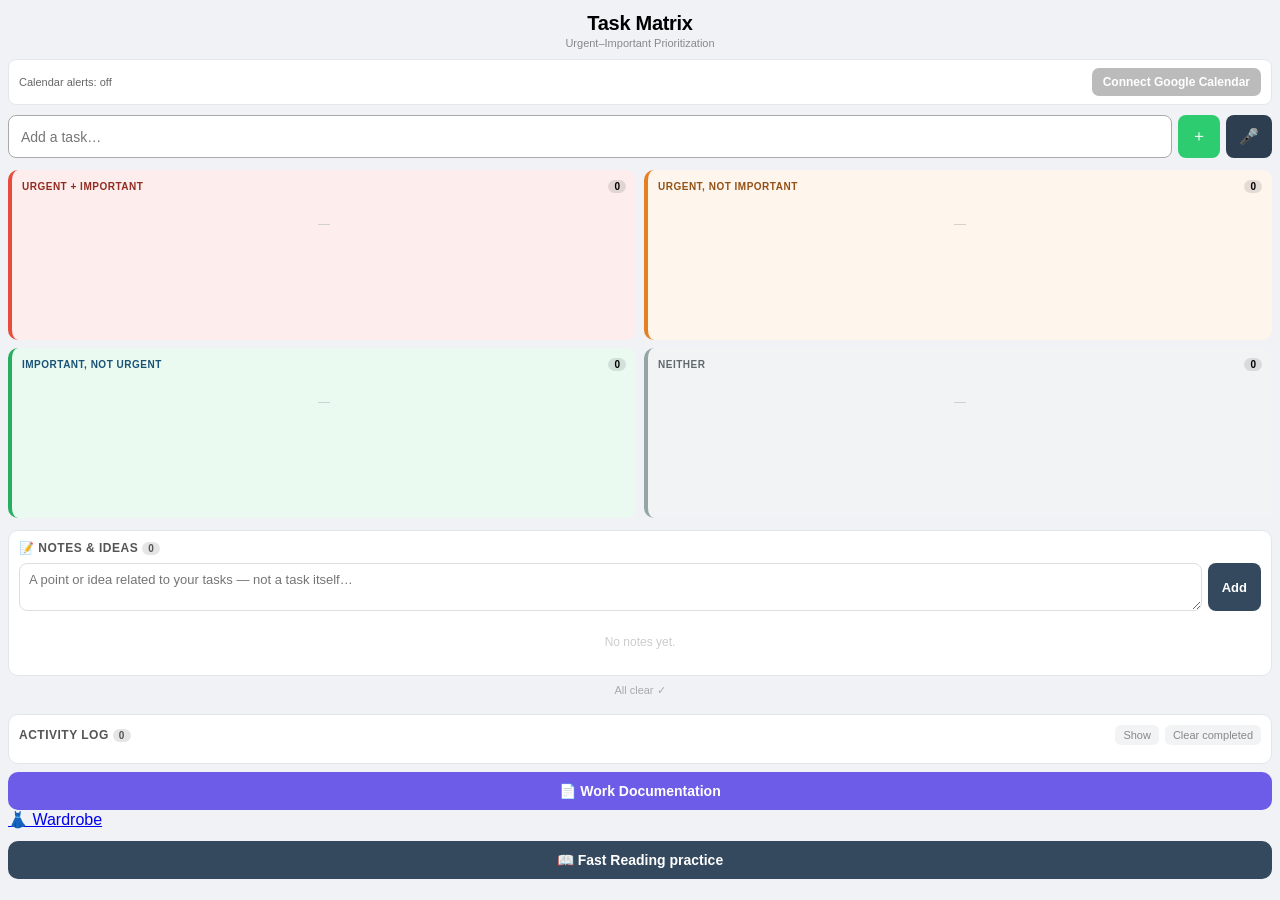
==== commit 5a0eeead: "Wardrobe: run the original app's own interface as a full page The panel was my own cut-down UI in a " ====
--- a/index.html
+++ b/index.html
@@ -8,7 +8,6 @@
   <link rel="stylesheet" href="assets/matrix/matrix.css">
   <link rel="stylesheet" href="assets/work-docs/work-docs.css">
   <link rel="stylesheet" href="assets/reading/reading.css">
-  <link rel="stylesheet" href="assets/wardrobe/wardrobe.css">
 </head>
 <body>
 
@@ -89,8 +88,9 @@
 <!-- Work Documentation launcher -->
 <button class="docs-launch" id="docsLaunch">📄 Work Documentation</button>
 
-<!-- Wardrobe launcher -->
-<button class="w-launch" id="wLaunch">👗 Wardrobe</button>
+<!-- Wardrobe launcher. A full page rather than a panel: it is the original
+     app's own interface, which needs the room. -->
+<a class="w-launch" href="wardrobe.html">👗 Wardrobe</a>
 
 <!-- Fast-reading launcher -->
 <button class="read-launch" id="readLaunch">📖 Fast Reading practice</button>
@@ -287,238 +287,6 @@
 </div>
 
 
-<div class="modal" id="wModal">
-  <div class="modal-box w-box">
-    <h3>👗 Wardrobe <button class="read-close" id="wClose">&times;</button></h3>
-
-    <div class="w-tabs">
-      <button id="wTab-items" class="on">Items</button>
-      <button id="wTab-plan">Plan</button>
-      <button id="wTab-insights">Insights</button>
-      <button id="wTab-style">Style</button>
-    </div>
-
-    <div class="w-status" id="wStatus"></div>
-
-    <!-- Items -->
-    <div class="w-pane on" id="wPane-items">
-      <div class="w-bar">
-        <button id="wAdd">＋ Add item</button>
-        <span class="w-meta grow"><b id="wItemCount">0</b> items</span>
-        <button class="ghost" id="wExport" title="Download a JSON backup">JSON</button>
-        <button class="ghost" id="wExportCsv" title="Download a spreadsheet">CSV</button>
-        <label class="ghost" style="padding:9px 12px;border-radius:8px;font-size:13px;cursor:pointer">
-          Import<input type="file" id="wImport" accept="application/json,.json" style="display:none">
-        </label>
-      </div>
-
-      <input class="w-input" type="search" id="wSearch" style="margin-bottom:10px"
-             placeholder="Search name, brand, colour, notes…">
-
-      <div class="w-form" id="wForm">
-        <h4 id="wFormTitle">New item</h4>
-        <div class="w-grid">
-          <div><label class="w-label">Name</label>
-               <input class="w-input" type="text" name="name" placeholder="Navy linen shirt"></div>
-          <div><label class="w-label">Category</label>
-               <select class="w-input" name="category">
-                 <option>top</option><option>bottom</option><option>dress</option>
-                 <option>outerwear</option><option>footwear</option><option>accessory</option>
-                 <option>jewellery</option><option>bag</option><option>activewear</option>
-                 <option>traditional</option>
-               </select></div>
-          <div><label class="w-label">Colour</label>
-               <input class="w-input" type="text" name="colour" placeholder="navy"></div>
-          <div><label class="w-label">Brand</label>
-               <input class="w-input" type="text" name="brand"></div>
-          <div><label class="w-label">Material</label>
-               <input class="w-input" type="text" name="material" placeholder="linen"></div>
-          <div><label class="w-label">Subcategory</label>
-               <input class="w-input" type="text" name="subcategory" placeholder="polo"></div>
-          <div><label class="w-label">Size</label>
-               <input class="w-input" type="text" name="size" placeholder="M"></div>
-          <div><label class="w-label">Pattern</label>
-               <input class="w-input" type="text" name="pattern" placeholder="solid"></div>
-          <div><label class="w-label">Care</label>
-               <input class="w-input" type="text" name="care" placeholder="machine wash cold"></div>
-          <div><label class="w-label">Status note</label>
-               <input class="w-input" type="text" name="statusNote" placeholder="lent to Rahul"></div>
-          <div><label class="w-label">Formality</label>
-               <select class="w-input" name="formality">
-                 <option>loungewear</option><option selected>casual</option>
-                 <option>smart-casual</option><option>business</option><option>formal</option>
-               </select></div>
-          <div><label class="w-label">Status</label>
-               <select class="w-input" name="status">
-                 <option>available</option><option>laundry</option><option>lent</option>
-                 <option>repair</option><option>stored</option>
-               </select></div>
-          <div><label class="w-label">Price (INR)</label>
-               <input class="w-input" type="number" name="price" min="0" step="1"></div>
-          <div><label class="w-label">Bought on</label>
-               <input class="w-input" type="date" name="purchaseDate"></div>
-          <div><label class="w-label">Notes</label>
-               <input class="w-input" type="text" name="notes"></div>
-        </div>
-
-        <label class="w-label">Seasons</label>
-        <div class="w-seasons">
-          <label><input type="checkbox" name="season" value="summer">summer</label>
-          <label><input type="checkbox" name="season" value="monsoon">monsoon</label>
-          <label><input type="checkbox" name="season" value="winter">winter</label>
-          <label><input type="checkbox" name="season" value="all-season" checked>all-season</label>
-        </div>
-
-        <div class="w-seasons">
-          <label><input type="checkbox" name="retired">retired (keep the record, drop it from counts)</label>
-        </div>
-
-        <div id="wHistory"></div>
-
-        <div class="w-form-btns">
-          <button class="w-save" id="wItemSave">Save</button>
-          <button class="w-cancel" id="wItemCancel">Cancel</button>
-          <button class="w-del" id="wItemDelete">Delete</button>
-        </div>
-      </div>
-
-      <div id="wItemList"></div>
-    </div>
-
-    <!-- Insights -->
-    <div class="w-pane" id="wPane-insights">
-      <div class="w-tiles" id="wStatTiles"></div>
-
-      <div class="w-section">
-        <label class="w-label">Best value — lowest cost per wear</label>
-        <div id="wBestValue"></div>
-      </div>
-      <div class="w-section">
-        <label class="w-label">Worst value — highest cost per wear</label>
-        <div id="wWorstValue"></div>
-      </div>
-
-      <div class="w-section">
-        <label class="w-label">Gaps and excesses</label>
-        <select class="w-input" id="wGapSeason" style="margin-bottom:8px">
-          <option value="">All seasons</option>
-          <option value="summer">summer</option>
-          <option value="monsoon">monsoon</option>
-          <option value="winter">winter</option>
-        </select>
-        <div id="wGaps"></div>
-      </div>
-
-      <div class="w-section">
-        <label class="w-label">Near-duplicate purchases</label>
-        <div id="wDupes"></div>
-      </div>
-    </div>
-
-    <!-- Plan -->
-    <div class="w-pane" id="wPane-plan">
-      <div class="w-section">
-        <label class="w-label">Pick one outfit for me</label>
-        <div class="w-grid">
-          <div><select class="w-input" id="wSugFormality">
-                 <option value="loungewear">loungewear</option>
-                 <option value="casual" selected>casual</option>
-                 <option value="smart-casual">smart-casual</option>
-                 <option value="business">business</option>
-                 <option value="formal">formal</option>
-               </select></div>
-          <div><input class="w-input" type="number" id="wSugTemp" placeholder="temp °C (optional)"></div>
-        </div>
-        <div class="w-seasons">
-          <label><input type="checkbox" id="wSugRain">expecting rain</label>
-        </div>
-        <div id="wSuggest"></div>
-      </div>
-
-      <div class="w-section">
-        <label class="w-label">Saved outfits</label>
-        <div id="wOutfits"></div>
-      </div>
-
-      <div class="w-section">
-        <label class="w-label">Outfit combinations</label>
-        <div class="w-grid">
-          <div><select class="w-input" id="wComboFormality">
-                 <option value="">Any formality</option>
-                 <option value="loungewear">loungewear</option>
-                 <option value="casual">casual</option>
-                 <option value="smart-casual">smart-casual</option>
-                 <option value="business">business</option>
-                 <option value="formal">formal</option>
-               </select></div>
-          <div><select class="w-input" id="wComboSeason">
-                 <option value="">Any season</option>
-                 <option value="summer">summer</option>
-                 <option value="monsoon">monsoon</option>
-                 <option value="winter">winter</option>
-               </select></div>
-        </div>
-        <div id="wCombos"></div>
-      </div>
-
-      <div class="w-section">
-        <label class="w-label">Packing list</label>
-        <div class="w-grid">
-          <div><label class="w-label">Days</label>
-               <input class="w-input" type="number" id="wPackDays" value="3" min="1" max="60"></div>
-          <div><label class="w-label">Temperature °C</label>
-               <input class="w-input" type="number" id="wPackTemp" placeholder="optional"></div>
-        </div>
-        <div class="w-seasons">
-          <label><input type="checkbox" id="wPackRain">expecting rain</label>
-        </div>
-        <div id="wPacking"></div>
-      </div>
-    </div>
-
-    <!-- Style -->
-    <div class="w-pane" id="wPane-style">
-      <div class="w-section">
-        <label class="w-label">Your style rules <span id="wRuleCount" class="w-meta"></span></label>
-        <div id="wRules"></div>
-      </div>
-
-      <div class="w-section">
-        <label class="w-label">Add a pairing by hand</label>
-        <div class="w-grid">
-          <div><input class="w-input" type="text" id="wRuleA" placeholder="navy"></div>
-          <div><input class="w-input" type="text" id="wRuleB" placeholder="brown"></div>
-          <div><select class="w-input" id="wRuleVerdict">
-                 <option value="good">works well</option>
-                 <option value="avoid">avoid</option>
-               </select></div>
-          <div><input class="w-input" type="text" id="wRuleText" placeholder="why (optional)"></div>
-        </div>
-        <div class="w-bar"><button id="wRuleAdd" class="grow">Add rule</button></div>
-      </div>
-
-      <div class="w-section">
-        <label class="w-label">Learn rules from notes</label>
-        <textarea class="w-input" id="wRuleNotes" rows="4"
-                  placeholder="Paste style advice — a video transcript, an article, your own notes. Instagram and YouTube need a login, so paste the text or caption rather than a link."></textarea>
-        <div class="w-bar">
-          <button id="wRuleLearnAI" class="grow">Read with Gemini</button>
-          <button class="ghost" id="wRuleLearnOffline">Offline reader</button>
-        </div>
-        <div class="w-meta">Gemini reads the meaning; the offline reader just pattern-matches
-          colour pairs and needs no key. Either way the rules are yours to toggle or delete.</div>
-      </div>
-    </div>
-
-    <div class="w-note">
-      Photos, garment cutout and product rendering stay in the local WardRobe app —
-      those need Python on your machine. This panel covers everything that can be
-      reasoned about from the garment facts. Use <b>Import</b> with that app's
-      <code>/api/export</code> JSON to bring your items and wear history across.
-    </div>
-  </div>
-</div>
-
 <!-- One directory per feature, loaded as plain classic scripts so they share a
      single global scope — that is what keeps the inline onclick handlers in the
      markup above resolving. Order matters: core defines the config, auth, Drive
@@ -528,7 +296,6 @@
 <script src="assets/matrix/matrix.js"></script>
 <script src="assets/reading/reading.js"></script>
 <script src="assets/work-docs/work-docs.js"></script>
-<script src="assets/wardrobe/wardrobe.js"></script>
 <script src="assets/core/boot.js"></script>
 
 <!-- Google Identity Services. initGis() runs once this loads. -->
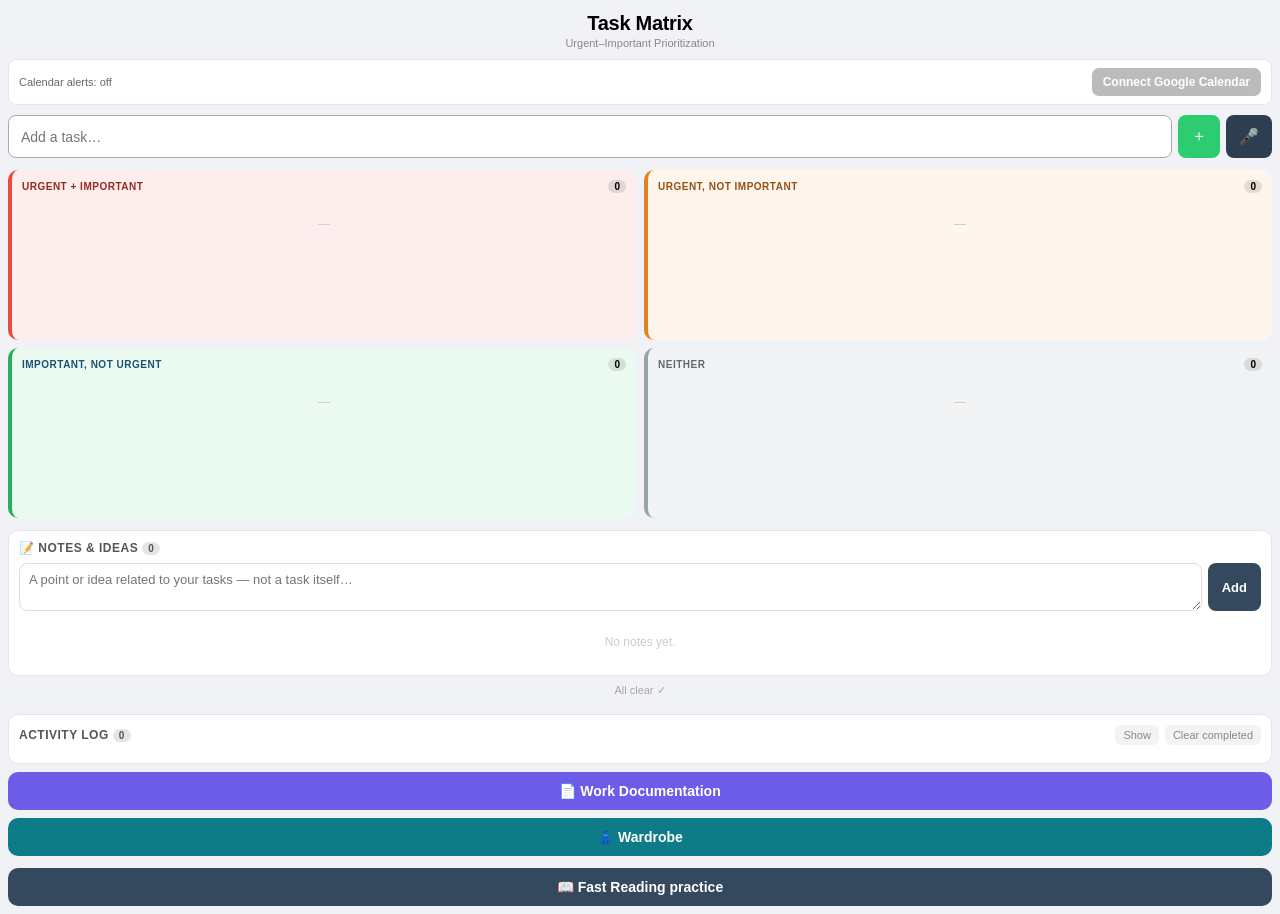
==== commit 991e2640: "Version the asset links, so a fix is not hidden by a cached copy The launcher styling was pushed and" ====
--- a/index.html
+++ b/index.html
@@ -4,10 +4,10 @@
   <meta charset="UTF-8">
   <meta name="viewport" content="width=device-width, initial-scale=1.0">
   <title>Task Matrix</title>
-  <link rel="stylesheet" href="assets/core/core.css">
-  <link rel="stylesheet" href="assets/matrix/matrix.css">
-  <link rel="stylesheet" href="assets/work-docs/work-docs.css">
-  <link rel="stylesheet" href="assets/reading/reading.css">
+  <link rel="stylesheet" href="assets/core/core.css?v=202610041301">
+  <link rel="stylesheet" href="assets/matrix/matrix.css?v=202610041301">
+  <link rel="stylesheet" href="assets/work-docs/work-docs.css?v=202610041301">
+  <link rel="stylesheet" href="assets/reading/reading.css?v=202610041301">
 </head>
 <body>
 
@@ -292,11 +292,11 @@
      markup above resolving. Order matters: core defines the config, auth, Drive
      and Calendar plumbing the feature scripts call into, and boot runs last,
      once every renderer it calls exists. No build step; edit and reload. -->
-<script src="assets/core/core.js"></script>
-<script src="assets/matrix/matrix.js"></script>
-<script src="assets/reading/reading.js"></script>
-<script src="assets/work-docs/work-docs.js"></script>
-<script src="assets/core/boot.js"></script>
+<script src="assets/core/core.js?v=202610041301"></script>
+<script src="assets/matrix/matrix.js?v=202610041301"></script>
+<script src="assets/reading/reading.js?v=202610041301"></script>
+<script src="assets/work-docs/work-docs.js?v=202610041301"></script>
+<script src="assets/core/boot.js?v=202610041301"></script>
 
 <!-- Google Identity Services. initGis() runs once this loads. -->
 <script src="https://accounts.google.com/gsi/client" onload="initGis()" async defer></script>
--- a/assets/core/core.css
+++ b/assets/core/core.css
@@ -70,3 +70,15 @@
     .m-set  { background: #2ecc71; color: white; }
     .m-skip { background: #ecf0f1; color: #555; font-weight: 400; }
 
+    /* ── Wardrobe launcher ────────────────────────────────────────── */
+    /* Wardrobe is its own page rather than a panel, so its launcher is a link.
+       It is styled to match the button launchers beside it: an anchor needs
+       the display, centring and underline reset that a button gets free. */
+    .w-launch {
+      display: block; width: 100%; margin-top: 8px; padding: 11px;
+      border: none; border-radius: 10px; background: #0e7c86; color: #fff;
+      font-size: 14px; font-weight: 600; cursor: pointer;
+      text-align: center; text-decoration: none; font-family: inherit;
+    }
+    .w-launch:active { opacity: 0.85; }
+
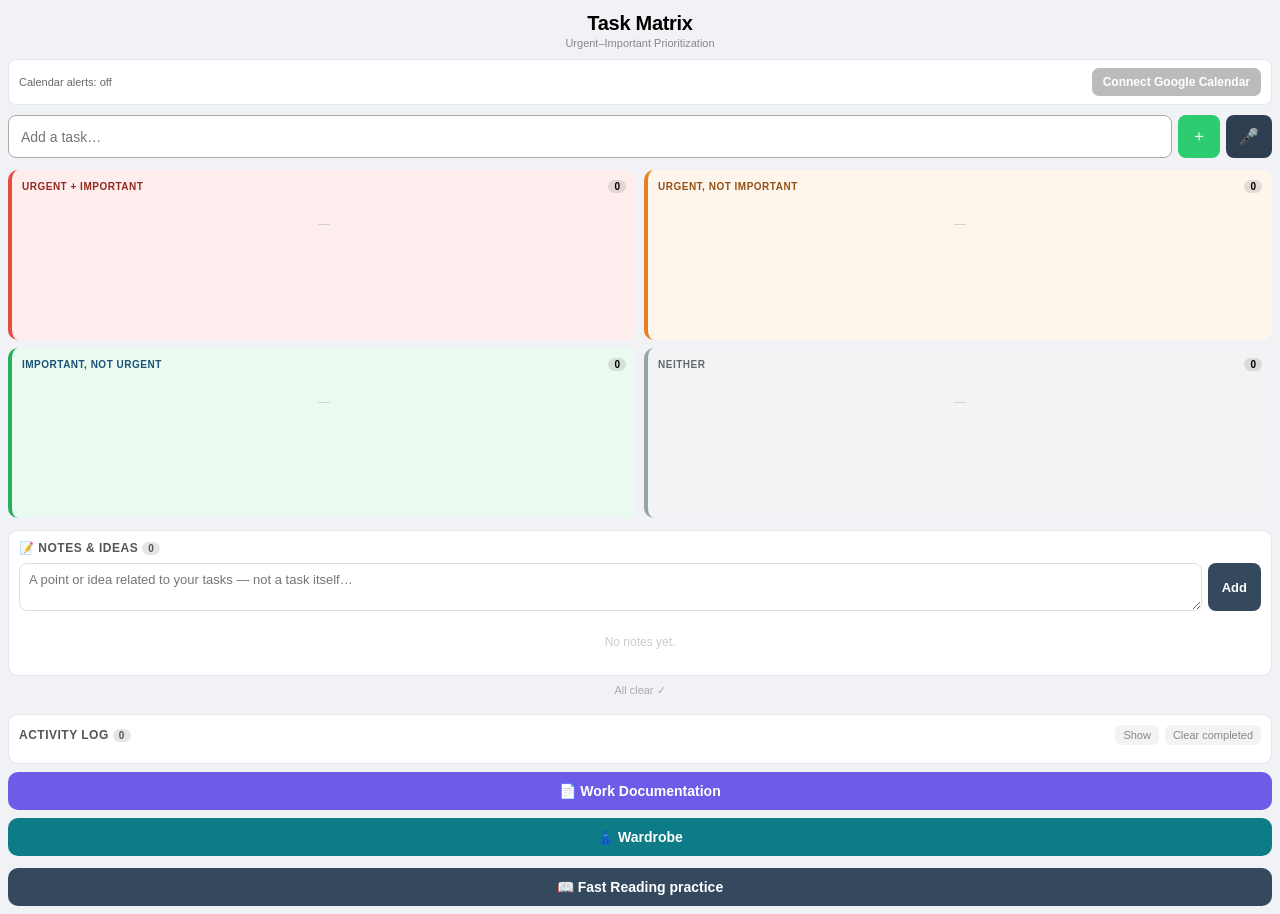
==== commit 26f88a70: "Sync the wardrobe through Drive, like the rest of the app The wardrobe only ever existed on the devi" ====
--- a/index.html
+++ b/index.html
@@ -4,10 +4,10 @@
   <meta charset="UTF-8">
   <meta name="viewport" content="width=device-width, initial-scale=1.0">
   <title>Task Matrix</title>
-  <link rel="stylesheet" href="assets/core/core.css?v=202610041301">
-  <link rel="stylesheet" href="assets/matrix/matrix.css?v=202610041301">
-  <link rel="stylesheet" href="assets/work-docs/work-docs.css?v=202610041301">
-  <link rel="stylesheet" href="assets/reading/reading.css?v=202610041301">
+  <link rel="stylesheet" href="assets/core/core.css?v=202610041346">
+  <link rel="stylesheet" href="assets/matrix/matrix.css?v=202610041346">
+  <link rel="stylesheet" href="assets/work-docs/work-docs.css?v=202610041346">
+  <link rel="stylesheet" href="assets/reading/reading.css?v=202610041346">
 </head>
 <body>
 
@@ -292,11 +292,12 @@
      markup above resolving. Order matters: core defines the config, auth, Drive
      and Calendar plumbing the feature scripts call into, and boot runs last,
      once every renderer it calls exists. No build step; edit and reload. -->
-<script src="assets/core/core.js?v=202610041301"></script>
-<script src="assets/matrix/matrix.js?v=202610041301"></script>
-<script src="assets/reading/reading.js?v=202610041301"></script>
-<script src="assets/work-docs/work-docs.js?v=202610041301"></script>
-<script src="assets/core/boot.js?v=202610041301"></script>
+<script src="assets/core/config.js?v=202610041346"></script>
+<script src="assets/core/core.js?v=202610041346"></script>
+<script src="assets/matrix/matrix.js?v=202610041346"></script>
+<script src="assets/reading/reading.js?v=202610041346"></script>
+<script src="assets/work-docs/work-docs.js?v=202610041346"></script>
+<script src="assets/core/boot.js?v=202610041346"></script>
 
 <!-- Google Identity Services. initGis() runs once this loads. -->
 <script src="https://accounts.google.com/gsi/client" onload="initGis()" async defer></script>
